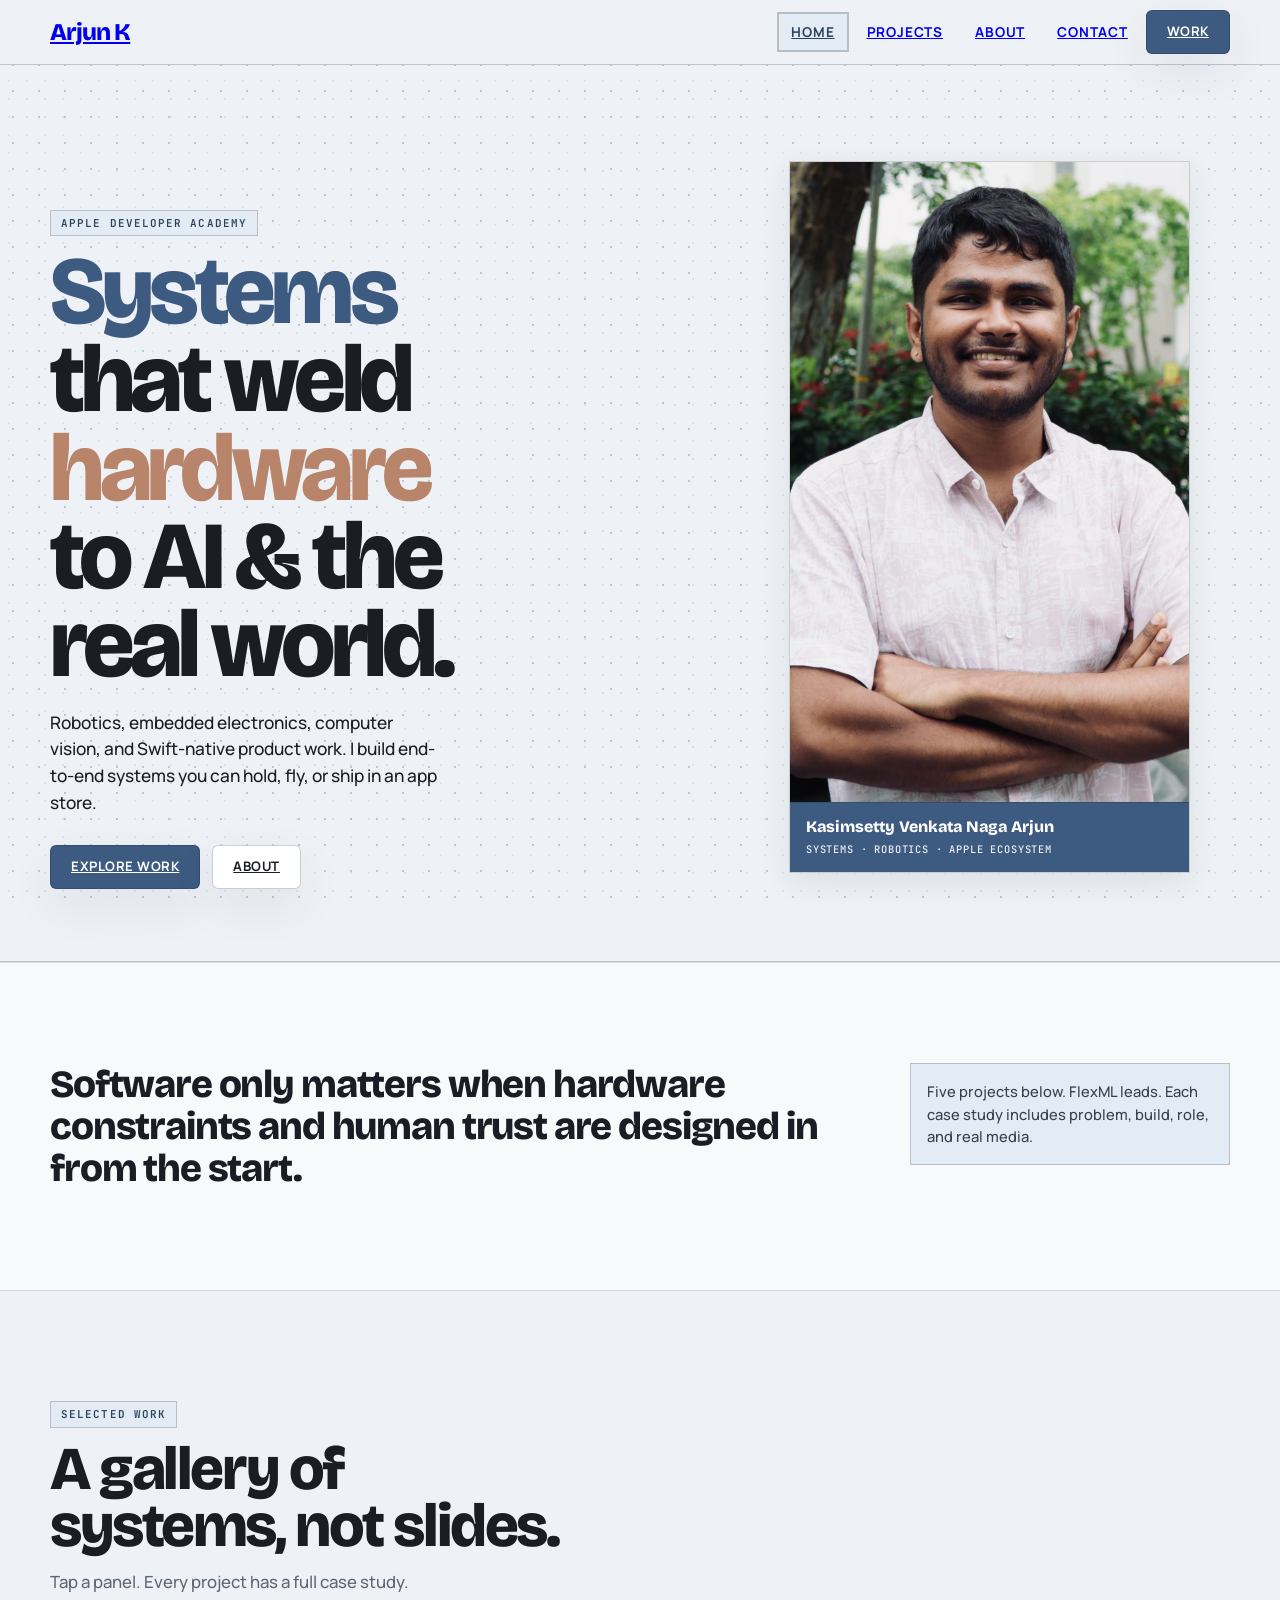
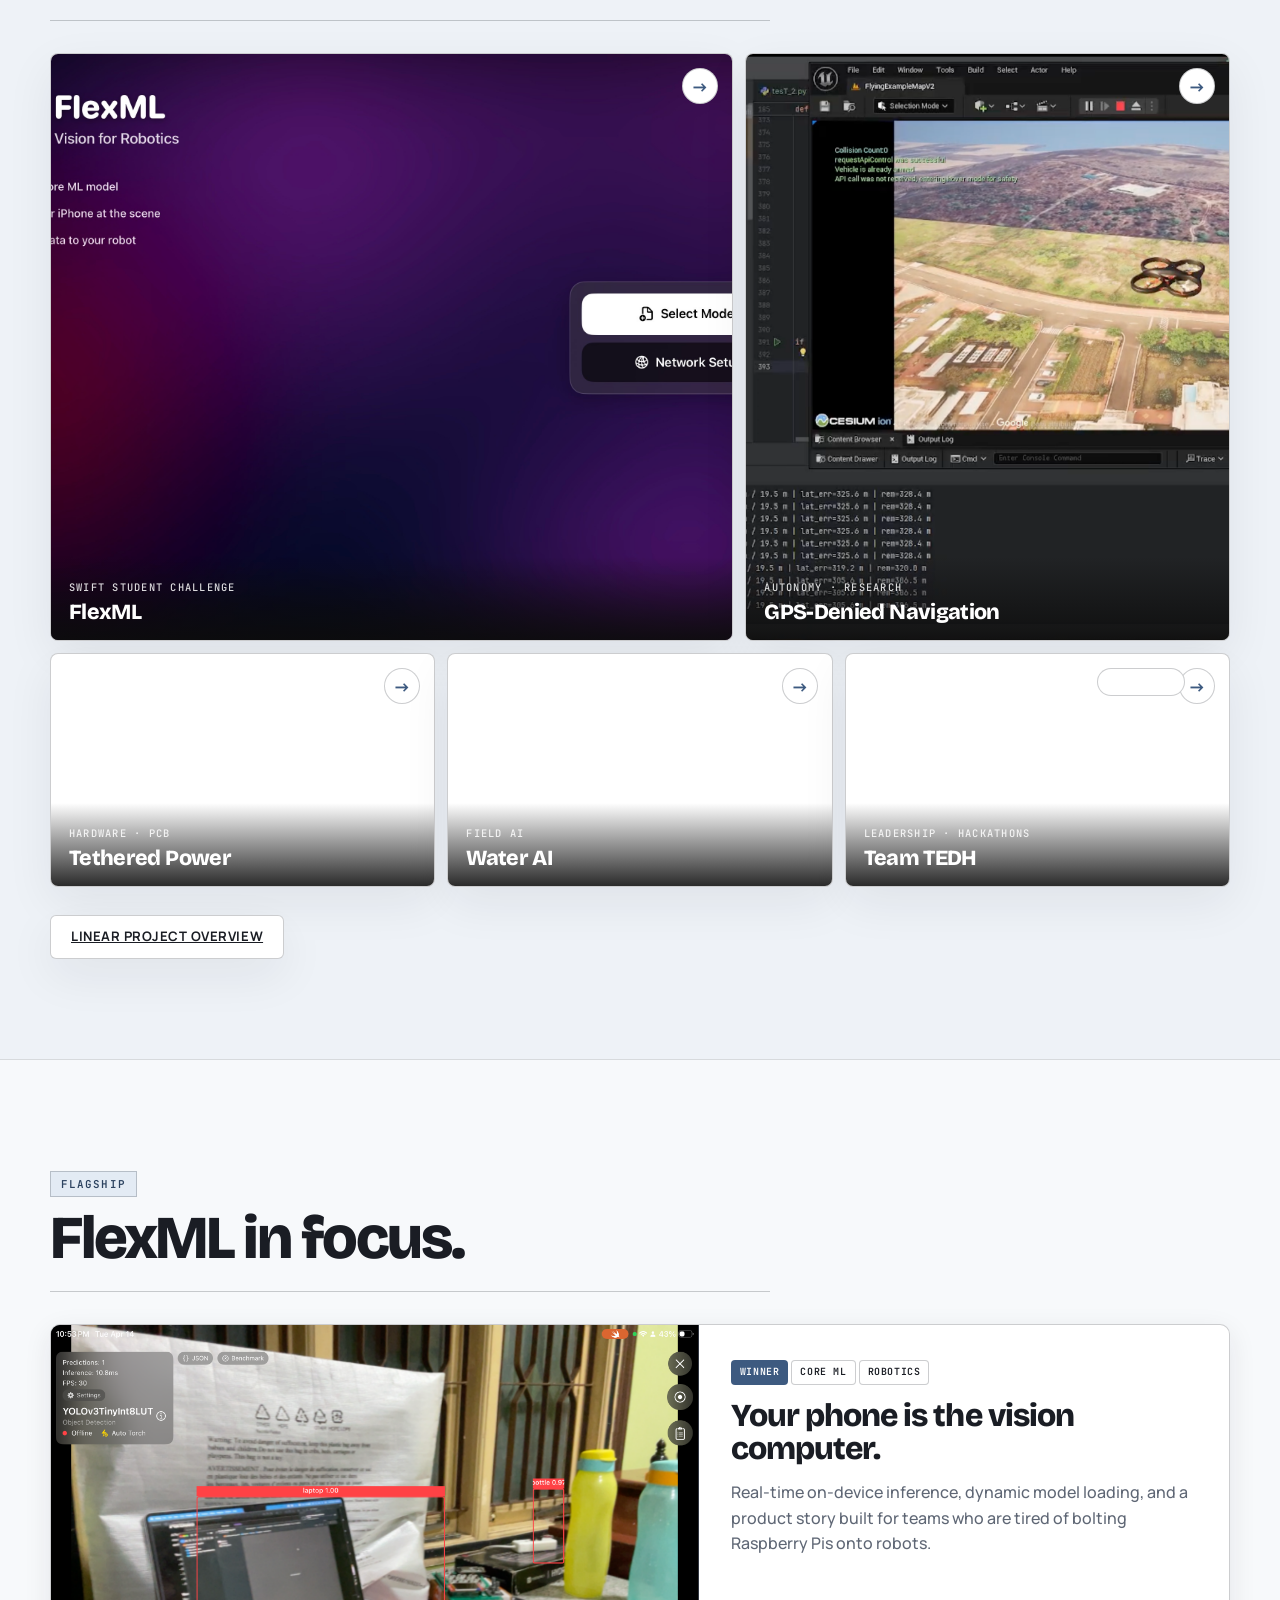
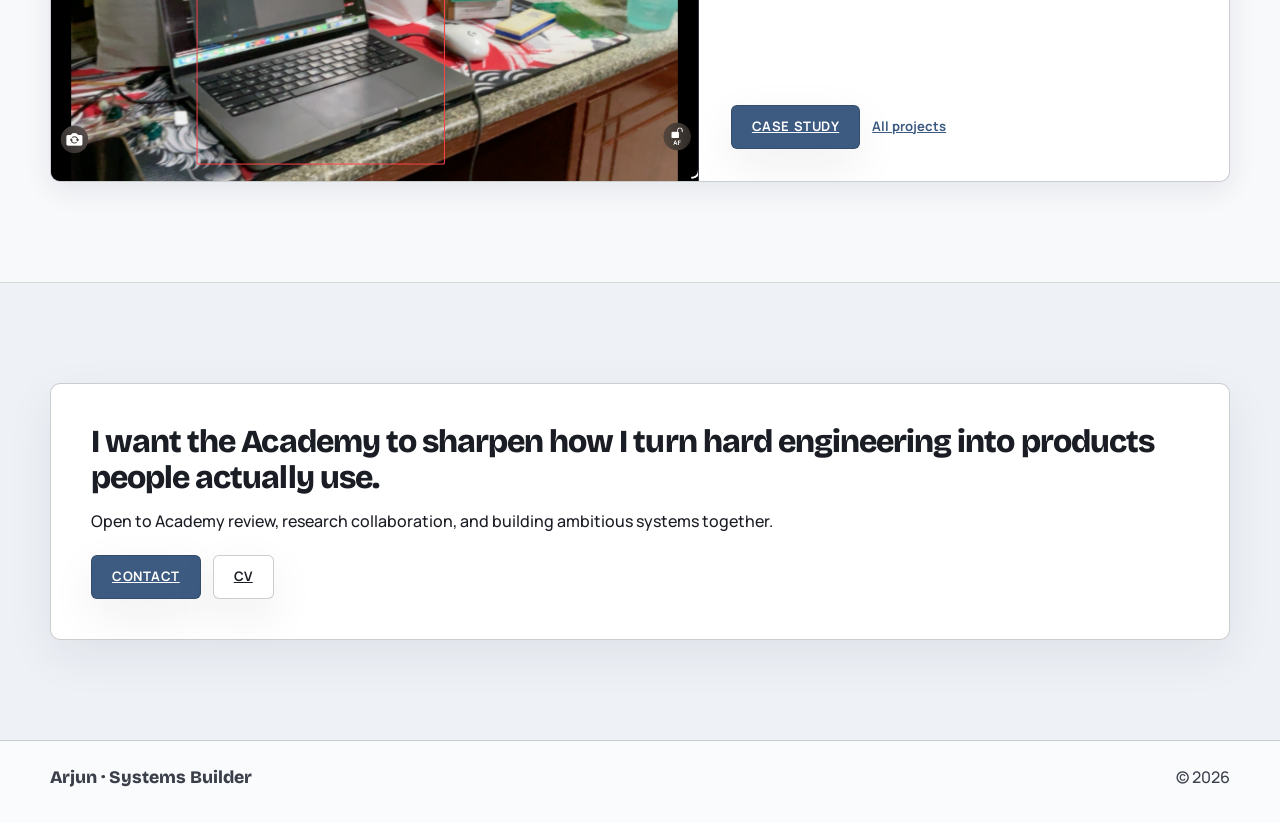
==== index.html @ 64b2d421 "Prepare portfolio for GitHub Pages" ====
<!DOCTYPE html>
<html lang="en">
  <head>
    <meta charset="UTF-8" />
    <meta name="viewport" content="width=device-width, initial-scale=1.0" />
    <meta name="theme-color" content="#eef2f7" />
    <title>Arjun | Systems Builder</title>
    <meta
      name="description"
      content="Portfolio of Kasimsetty Venkata Naga Arjun — systems builder across robotics, AI, embedded hardware, and the Apple ecosystem."
    />
    <link rel="preconnect" href="https://fonts.googleapis.com" />
    <link rel="preconnect" href="https://fonts.gstatic.com" crossorigin />
    <link
      href="https://fonts.googleapis.com/css2?family=Bricolage+Grotesque:opsz,wght@12..96,400..800&display=swap"
      rel="stylesheet"
    />
    <link
      href="https://fonts.googleapis.com/css2?family=Manrope:wght@400..800&family=JetBrains+Mono:wght@500&display=swap"
      rel="stylesheet"
    />
    <link rel="stylesheet" href="styles.css" />
    <script src="script.js" defer></script>
  </head>
  <body class="theme-art">
    <a class="skip-link" href="#main">Skip to content</a>
    <div class="page-shell">
      <header class="site-header" data-site-header>
        <div class="site-header__inner">
          <a class="brand" href="index.html"><span class="brand__name">Arjun K</span></a>
          <nav class="site-nav" data-site-nav data-open="false" aria-label="Primary">
            <button class="nav-toggle" type="button" aria-label="Toggle navigation" aria-expanded="false" data-nav-toggle>
              <span class="nav-toggle__line"></span>
              <span class="nav-toggle__line"></span>
              <span class="nav-toggle__line"></span>
            </button>
            <div class="site-nav__links">
              <a class="site-nav__link is-active" href="index.html" aria-current="page">Home</a>
              <a class="site-nav__link" href="projects.html">Projects</a>
              <a class="site-nav__link" href="about.html">About</a>
              <a class="site-nav__link" href="contact.html">Contact</a>
              <a class="button button--primary" href="projects.html">Work</a>
            </div>
          </nav>
        </div>
      </header>

      <main id="main">
        <section class="art-hero" aria-labelledby="hero-title">
          <div class="section__inner">
            <div class="art-hero__grid">
              <div class="art-hero__copycol">
                <p class="eyebrow hero-intro__item" style="--i: 0">Apple Developer Academy</p>
                <h1 class="art-hero__title" id="hero-title">
                  <span class="hero-intro__item" style="--i: 1"><span class="hl-accent">Systems</span></span>
                  <span class="hero-intro__item" style="--i: 2">that weld <span class="hl-warm">hardware</span></span>
                  <span class="hero-intro__item" style="--i: 3">to AI &amp; the real world.</span>
                </h1>
                <p class="art-hero__copy hero-intro__item" style="--i: 4">
                  Robotics, embedded electronics, computer vision, and Swift-native product work. I build end-to-end
                  systems you can hold, fly, or ship in an app store.
                </p>
                <div class="art-hero__actions hero-intro__item" style="--i: 5">
                  <a class="button button--primary" href="#work">Explore work</a>
                  <a class="button button--secondary" href="about.html">About</a>
                </div>
              </div>
              <figure class="art-portrait hero-intro__item" style="--i: 6">
                <img
                  src="myphoto.jpeg"
                  alt="Portrait of Arjun"
                  width="580"
                  height="640"
                  fetchpriority="high"
                  decoding="async"
                />
                <figcaption class="art-portrait__cap">
                  <p class="art-portrait__name">Kasimsetty Venkata Naga Arjun</p>
                  <p class="art-portrait__role">Systems · Robotics · Apple ecosystem</p>
                </figcaption>
              </figure>
            </div>
          </div>
        </section>

        <section class="section section--alt">
          <div class="section__inner reveal">
            <div class="art-strip">
              <blockquote class="art-strip__quote">
                Software only matters when hardware constraints and human trust are designed in from the start.
              </blockquote>
              <p class="art-strip__aside">
                Five projects below. FlexML leads. Each case study includes problem, build, role, and real media.
              </p>
            </div>
          </div>
        </section>

        <section class="section" id="work" aria-labelledby="work-heading">
          <div class="section__inner">
            <header class="section-intro reveal">
              <p class="eyebrow">Selected work</p>
              <h2 class="section-heading" id="work-heading">A gallery of systems, not slides.</h2>
              <p class="lead">Tap a panel. Every project has a full case study.</p>
            </header>

            <div class="bento reveal reveal--delay-1">
              <a
                class="bento__cell bento__cell--xl bento__cell--img-heavy"
                href="project-flexml.html"
              >
                <span class="bento__arrow" aria-hidden="true">→</span>
                <div class="bento__media">
                  <img
                    src="PhotosAndVideos/FlexML/mainview.jpg"
                    alt="FlexML app on iPhone showing live vision inference"
                    loading="lazy"
                    decoding="async"
                  />
                </div>
                <div class="bento__cap">
                  <span class="bento__label">Swift Student Challenge</span>
                  <h3 class="bento__title">FlexML</h3>
                </div>
              </a>

              <a
                class="bento__cell bento__cell--lg bento__cell--img-heavy"
                href="project-drone.html"
              >
                <span class="bento__arrow" aria-hidden="true">→</span>
                <div class="bento__media">
                  <img
                    src="PhotosAndVideos/Gps_denied_Navigation/Gpsdenied navigation Image.png"
                    alt="GPS-denied drone navigation simulation workspace"
                    loading="lazy"
                    decoding="async"
                  />
                </div>
                <div class="bento__cap">
                  <span class="bento__label">Autonomy · Research</span>
                  <h3 class="bento__title">GPS-Denied Navigation</h3>
                </div>
              </a>

              <a
                class="bento__cell bento__cell--md bento__cell--img-heavy"
                href="project-power-system.html"
              >
                <span class="bento__arrow" aria-hidden="true">→</span>
                <div class="bento__media">
                  <img
                    src="PhotosAndVideos/TetheredDroneSystem/Tether_AIRUnit_pcb.jpg.jpg"
                    alt="Air unit PCB for tethered drone power system"
                    loading="lazy"
                    decoding="async"
                  />
                </div>
                <div class="bento__cap">
                  <span class="bento__label">Hardware · PCB</span>
                  <h3 class="bento__title">Tethered Power</h3>
                </div>
              </a>

              <a
                class="bento__cell bento__cell--sm bento__cell--img-heavy"
                href="project-water-ai.html"
              >
                <span class="bento__arrow" aria-hidden="true">→</span>
                <div class="bento__media">
                  <img
                    src="PhotosAndVideos/Water%20AI/Hardware%20Images/IMG_4441.jpg"
                    alt="Water AI field imaging hardware prototype"
                    loading="lazy"
                    decoding="async"
                  />
                </div>
                <div class="bento__cap">
                  <span class="bento__label">Field AI</span>
                  <h3 class="bento__title">Water AI</h3>
                </div>
              </a>

              <a
                class="bento__cell bento__cell--wide bento__cell--img-heavy"
                href="project-team-tedh.html"
              >
                <span class="bento__arrow" aria-hidden="true">→</span>
                <img
                  class="bento__brand-mark"
                  src="PhotosAndVideos/TEAM%20TEDH/tedh-logo.png"
                  alt="Team TEDH logo"
                  width="88"
                  height="28"
                  loading="lazy"
                  decoding="async"
                />
                <div class="bento__media">
                  <img
                    src="PhotosAndVideos/TEAM%20TEDH/Hacksrm_teamTedh_groupPhoto_withWinningCheck.JPG"
                    alt="Team TEDH at HackSRM with winning check"
                    loading="lazy"
                    decoding="async"
                  />
                </div>
                <div class="bento__cap">
                  <span class="bento__label">Leadership · Hackathons</span>
                  <h3 class="bento__title">Team TEDH</h3>
                </div>
              </a>
            </div>

            <div class="button-row reveal" style="margin-top: 28px">
              <a class="button button--secondary" href="projects.html">Linear project overview</a>
            </div>
          </div>
        </section>

        <section class="section section--alt" id="featured" aria-labelledby="featured-heading">
          <div class="section__inner">
            <header class="section-intro reveal">
              <p class="eyebrow">Flagship</p>
              <h2 class="section-heading" id="featured-heading">FlexML in focus.</h2>
            </header>
            <article class="spotlight reveal reveal--delay-1">
              <div class="spotlight__media">
                <img
                  src="PhotosAndVideos/FlexML/infarence_yolov8_mlmodel.PNG"
                  alt="FlexML running YOLOv8 Core ML inference on iPhone"
                  loading="lazy"
                  decoding="async"
                />
              </div>
              <div class="spotlight__body">
                <div class="hero-card__meta">
                  <span class="tag tag--accent">Winner</span>
                  <span class="tag">Core ML</span>
                  <span class="tag">Robotics</span>
                </div>
                <h3 class="spotlight__title">Your phone is the vision computer.</h3>
                <p class="spotlight__summary">
                  Real-time on-device inference, dynamic model loading, and a product story built for teams who are
                  tired of bolting Raspberry Pis onto robots.
                </p>
                <div class="button-row">
                  <a class="button button--primary" href="project-flexml.html">Case study</a>
                  <a class="button button--ghost" href="projects.html">All projects</a>
                </div>
              </div>
            </article>
          </div>
        </section>

        <section class="section">
          <div class="section__inner reveal">
            <article class="quote-card">
              <p class="quote-card__quote">
                I want the Academy to sharpen how I turn hard engineering into products people actually use.
              </p>
              <p class="quote-card__byline">
                Open to Academy review, research collaboration, and building ambitious systems together.
              </p>
              <div class="button-row" style="margin-top: 20px">
                <a class="button button--primary" href="contact.html">Contact</a>
                <a class="button button--secondary" href="KasimsettyVenkataNagaArjun_CV_Academy.pdf">CV</a>
              </div>
            </article>
          </div>
        </section>
      </main>

      <footer class="site-footer">
        <div class="site-footer__inner">
          <span class="site-footer__brand">Arjun · Systems Builder</span>
          <span>&copy; <span data-current-year></span></span>
        </div>
      </footer>
    </div>
  </body>
</html>
---- styles.css ----
/* Portfolio — soft modern with dotted motion */
:root {
  --art-bg: #eef2f7;
  --art-paper: #ffffff;
  --art-ink: #1a1d24;
  --art-ink-soft: #3a3f4a;
  --art-muted: #5f6775;
  --art-line: rgba(26, 29, 36, 0.14);

  --art-accent: #3d5a80;
  --art-accent-deep: #2c4360;
  --art-warm: #b8846a;
  --art-sage: #6b8f7a;
  --art-soft: #d4dce6;

  --color-canvas: var(--art-bg);
  --color-paper: var(--art-paper);
  --color-surface: var(--art-paper);
  --color-surface-alt: #e4eaf0;
  --color-ink: var(--art-ink);
  --color-ink-soft: var(--art-ink-soft);
  --color-muted: var(--art-muted);
  --color-muted-light: #8a939f;
  --color-border: var(--art-line);
  --color-border-strong: rgba(26, 29, 36, 0.22);
  --color-accent: var(--art-accent);
  --color-accent-deep: var(--art-accent-deep);
  --color-accent-soft: #e3ebf4;
  --color-accent-ink: var(--art-accent);

  --shadow-soft: 0 16px 48px rgba(26, 29, 36, 0.07);
  --shadow-lift: 0 8px 28px rgba(26, 29, 36, 0.09);
  --shadow-hard: 0 4px 0 rgba(26, 29, 36, 0.12);
  --shadow-hard-sm: 0 2px 0 rgba(26, 29, 36, 0.1);
  --max-width: 1180px;
  --max-width-narrow: 680px;
  --radius-sm: 0;
  --radius-md: 0;
  --radius-lg: 0;
  --radius-pill: 0;
  --font-display: "Bricolage Grotesque", system-ui, sans-serif;
  --font-body: "Manrope", system-ui, sans-serif;
  --font-mono: "JetBrains Mono", ui-monospace, monospace;
  --ease-out: cubic-bezier(0.23, 1, 0.32, 1);
  --ease-out-quart: cubic-bezier(0.165, 0.84, 0.44, 1);
  --ease-drawer: cubic-bezier(0.32, 0.72, 0, 1);
  --duration-press: 120ms;
  --duration-ui: 200ms;
  --duration-modal: 260ms;
  --duration-reveal: 440ms;
  --transition: var(--duration-ui) var(--ease-out);
  --header-height: 64px;
  --space-1: 8px;
  --space-2: 16px;
  --space-3: 24px;
  --space-4: 32px;
  --space-5: 48px;
  --space-6: 72px;
}

*,
*::before,
*::after {
  box-sizing: border-box;
}

html {
  scroll-behavior: smooth;
}

@media (prefers-reduced-motion: reduce) {
  html {
    scroll-behavior: auto;
  }

  *,
  *::before,
  *::after {
    animation-duration: 0.01ms !important;
    animation-iteration-count: 1 !important;
    transition-duration: 0.01ms !important;
  }

  .theme-art::before,
  .theme-art::after {
    animation: none !important;
  }

  .hero-intro__item,
  body.is-loaded .hero-intro__item {
    opacity: 1 !important;
    transform: none !important;
    animation: none !important;
  }

  .reveal {
    opacity: 1 !important;
    transform: none !important;
  }

  .lightbox__panel {
    animation: none !important;
  }
}

body {
  margin: 0;
  font-family: var(--font-body);
  font-size: 1rem;
  font-weight: 500;
  color: var(--color-ink);
  background: var(--color-canvas);
  line-height: 1.5;
  -webkit-font-smoothing: antialiased;
}

.theme-art {
  background-color: var(--color-canvas);
}

.theme-art::before,
.theme-art::after {
  content: "";
  position: fixed;
  inset: 0;
  z-index: 0;
  pointer-events: none;
}

.theme-art::before {
  background-image: radial-gradient(circle, rgba(61, 90, 128, 0.28) 1.25px, transparent 1.25px);
  background-size: 26px 26px;
  animation: dots-drift-a 48s linear infinite;
}

.theme-art::after {
  background-image: radial-gradient(circle, rgba(107, 143, 122, 0.16) 1px, transparent 1px);
  background-size: 18px 18px;
  animation: dots-drift-b 72s linear infinite reverse;
  opacity: 0.85;
}

@keyframes dots-drift-a {
  from {
    background-position: 0 0;
  }
  to {
    background-position: 26px 26px;
  }
}

@keyframes dots-drift-b {
  from {
    background-position: 0 0;
  }
  to {
    background-position: -18px 18px;
  }
}

.skip-link {
  position: absolute;
  top: 12px;
  left: 12px;
  z-index: 100;
  padding: 10px 14px;
  border: 1px solid var(--color-border-strong);
  background: var(--art-accent);
  color: #fff;
  font-family: var(--font-mono);
  font-size: 0.75rem;
  font-weight: 600;
  text-transform: uppercase;
  letter-spacing: 0.08em;
  transform: translateY(-160%);
  transition: transform 160ms var(--ease-out);
}

.skip-link:focus {
  transform: translateY(0);
}

.page-shell {
  position: relative;
  z-index: 1;
  min-height: 100vh;
}

.site-header {
  position: sticky;
  top: 0;
  z-index: 30;
  border-bottom: 1px solid var(--color-border-strong);
  background: rgba(238, 242, 247, 0.88);
  backdrop-filter: blur(12px);
  transition: box-shadow var(--transition);
}

.site-header.is-scrolled {
  box-shadow: var(--shadow-hard-sm);
}

.site-header__inner,
.section__inner,
.site-footer__inner {
  width: min(calc(100% - 32px), var(--max-width));
  margin: 0 auto;
}

.site-header__inner {
  display: flex;
  align-items: center;
  justify-content: space-between;
  gap: 20px;
  min-height: var(--header-height);
}

.brand {
  display: inline-flex;
  align-items: center;
  font-weight: 800;
}

.brand__name {
  font-family: var(--font-display);
  font-size: 1.5rem;
  font-weight: 800;
  letter-spacing: -0.04em;
}

.site-nav__links {
  display: flex;
  align-items: center;
  gap: 4px;
}

.site-nav__link {
  padding: 8px 12px;
  border: 2px solid transparent;
  font-size: 0.85rem;
  font-weight: 700;
  text-transform: uppercase;
  letter-spacing: 0.06em;
}

.site-nav__link:hover,
.site-nav__link.is-active {
  border-color: var(--color-border-strong);
  background: var(--color-accent-soft);
  color: var(--art-accent-deep);
}

.nav-toggle {
  display: none;
  border: 1px solid var(--color-border-strong);
  background: var(--art-paper);
  padding: 10px;
  box-shadow: var(--shadow-lift);
}

.nav-toggle__line {
  display: block;
  width: 18px;
  height: 2px;
  margin: 4px 0;
  background: var(--art-ink);
}

.button {
  display: inline-flex;
  align-items: center;
  justify-content: center;
  min-height: 44px;
  padding: 10px 20px;
  border: 1px solid var(--color-border-strong);
  font-family: var(--font-body);
  font-size: 0.82rem;
  font-weight: 700;
  letter-spacing: 0.04em;
  text-transform: uppercase;
  box-shadow: var(--shadow-soft);
  border-radius: 6px;
  transition:
    background-color var(--duration-ui) var(--ease-out),
    color var(--duration-ui) var(--ease-out),
    transform var(--duration-press) var(--ease-out),
    box-shadow var(--duration-ui) var(--ease-out);
}

.button:active {
  transform: scale(0.97);
  box-shadow: none;
  transition-duration: var(--duration-press);
}

.button--primary {
  background: var(--art-accent);
  color: #fff;
}

.button--primary:hover {
  background: var(--art-accent-deep);
}

.button--secondary {
  background: var(--art-paper);
  color: var(--art-ink);
}

.button--secondary:hover {
  background: var(--color-accent-soft);
}

.button--ghost {
  min-height: auto;
  padding: 0;
  border: 0;
  box-shadow: none;
  color: var(--art-accent);
  text-transform: none;
  letter-spacing: 0;
  font-weight: 700;
}

.button--ghost:hover {
  color: var(--art-warm);
}

.button--ghost:active {
  transform: none;
}

.section {
  padding: clamp(56px, 9vw, 100px) 0;
}

.section--alt {
  background: rgba(255, 255, 255, 0.55);
  border-block: 1px solid var(--color-border);
}

.section--tight {
  padding-block: 48px;
}

.section-intro {
  max-width: 720px;
  margin-bottom: var(--space-4);
  padding-bottom: var(--space-3);
  border-bottom: 1px solid var(--color-border-strong);
}

.eyebrow {
  display: inline-block;
  margin-bottom: 12px;
  padding: 4px 10px;
  border: 1px solid var(--color-border-strong);
  background: var(--color-accent-soft);
  color: var(--art-accent-deep);
  font-family: var(--font-mono);
  font-size: 0.68rem;
  font-weight: 600;
  letter-spacing: 0.1em;
  text-transform: uppercase;
}

.section-heading {
  margin: 0;
  font-family: var(--font-display);
  font-size: clamp(2.2rem, 5vw, 3.8rem);
  font-weight: 800;
  line-height: 0.95;
  letter-spacing: -0.04em;
  text-wrap: balance;
}

.lead,
.section-copy {
  max-width: var(--max-width-narrow);
  margin: 14px 0 0;
  color: var(--color-muted);
  font-size: 1.05rem;
  line-height: 1.6;
}

/* —— Hero —— */
.art-hero {
  position: relative;
  overflow: hidden;
  padding: clamp(40px, 8vw, 80px) 0 clamp(48px, 7vw, 72px);
  border-bottom: 1px solid var(--color-border-strong);
}

.art-hero__grid {
  position: relative;
  display: grid;
  grid-template-columns: minmax(0, 1.15fr) minmax(260px, 0.85fr);
  gap: clamp(24px, 4vw, 48px);
  align-items: end;
}

.hero-intro__item {
  opacity: 0;
  transform: translateY(22px);
}

body.is-loaded .hero-intro__item {
  animation: hero-enter var(--duration-reveal) var(--ease-out) forwards;
  animation-delay: calc(0.04s + 0.055s * var(--i, 0));
}

@keyframes hero-enter {
  from {
    opacity: 0;
    transform: translateY(14px);
  }
  to {
    opacity: 1;
    transform: translateY(0);
  }
}

.art-hero__title {
  margin: 0 0 20px;
  font-family: var(--font-display);
  font-size: clamp(2.8rem, 9vw, 6rem);
  font-weight: 800;
  line-height: 0.92;
  letter-spacing: -0.045em;
  text-wrap: balance;
}

.art-hero__title span {
  display: block;
}

.art-hero__title .hl-accent {
  color: var(--art-accent);
}

.art-hero__title .hl-warm {
  color: var(--art-warm);
}

.art-hero__copy {
  max-width: 36ch;
  margin: 0 0 28px;
  font-size: 1.08rem;
  line-height: 1.55;
}

.art-hero__actions {
  display: flex;
  flex-wrap: wrap;
  gap: 12px;
}

.art-portrait {
  position: relative;
  border: 1px solid var(--color-border-strong);
  background: var(--art-paper);
  box-shadow: var(--shadow-lift);
  transform: rotate(-1deg);
}

.art-portrait img {
  width: 100%;
  aspect-ratio: 29 / 32;
  object-fit: cover;
  display: block;
}

.art-portrait__cap {
  padding: 14px 16px;
  border-top: 1px solid var(--color-border-strong);
  background: var(--art-accent);
  color: #fff;
}

.art-portrait__name {
  margin: 0;
  font-family: var(--font-display);
  font-size: 1rem;
  font-weight: 800;
  line-height: 1.2;
}

.art-portrait__role {
  margin: 6px 0 0;
  font-family: var(--font-mono);
  font-size: 0.65rem;
  letter-spacing: 0.08em;
  text-transform: uppercase;
  opacity: 0.9;
}

.art-strip {
  display: grid;
  grid-template-columns: 1fr minmax(200px, 320px);
  gap: 28px;
  align-items: start;
}

.art-strip__quote {
  margin: 0;
  font-family: var(--font-display);
  font-size: clamp(1.5rem, 3.5vw, 2.4rem);
  font-weight: 800;
  line-height: 1.1;
  letter-spacing: -0.03em;
}

.art-strip__aside {
  margin: 0;
  padding: 16px;
  border: 1px solid var(--color-border-strong);
  background: var(--color-accent-soft);
  color: var(--art-ink-soft);
  font-size: 0.92rem;
  line-height: 1.55;
}

/* —— Bento gallery —— */
.bento {
  display: grid;
  width: 100%;
  gap: 12px;
  grid-template-columns: repeat(12, minmax(0, 1fr));
  grid-template-rows: minmax(200px, 32vh) minmax(200px, 32vh) minmax(180px, 26vh);
}

.bento__cell {
  position: relative;
  display: block;
  overflow: hidden;
  min-height: 0;
  height: 100%;
  min-width: 0;
  border: 1px solid var(--color-border-strong);
  background: var(--cell-accent, var(--color-accent-soft));
  color: var(--art-ink);
  box-shadow: var(--shadow-soft);
  border-radius: 8px;
  transition:
    transform var(--duration-ui) var(--ease-out),
    box-shadow var(--duration-ui) var(--ease-out);
}

@media (hover: hover) {
  .bento__cell:hover {
    transform: translateY(-2px);
    box-shadow: var(--shadow-lift);
  }
}

/* Row 1–2: FlexML (7) + Drone (5) = 12 cols */
.bento__cell--xl {
  grid-column: 1 / span 7;
  grid-row: 1 / span 2;
}

.bento__cell--lg {
  grid-column: 8 / span 5;
  grid-row: 1 / span 2;
}

/* Row 3: Power (4) + Water (4) + TEDH (4) = 12 cols */
.bento__cell--md {
  grid-column: 1 / span 4;
  grid-row: 3;
}

.bento__cell--sm {
  grid-column: 5 / span 4;
  grid-row: 3;
}

.bento__cell--wide {
  grid-column: 9 / span 4;
  grid-row: 3;
}

.bento__media {
  position: absolute;
  inset: 0;
}

.bento__media img {
  width: 100%;
  height: 100%;
  object-fit: cover;
  display: block;
}

.bento__cell--img-heavy .bento__media img {
  opacity: 1;
}

.bento__cell--img-heavy {
  --cell-accent: var(--art-paper);
}

.bento__cap {
  position: absolute;
  left: 0;
  right: 0;
  bottom: 0;
  z-index: 1;
  padding: 16px 18px;
  background: linear-gradient(to top, rgba(13, 13, 13, 0.88) 0%, rgba(13, 13, 13, 0.4) 55%, transparent 100%);
  color: #fff;
}

.bento__label {
  font-family: var(--font-mono);
  font-size: 0.65rem;
  letter-spacing: 0.12em;
  text-transform: uppercase;
  opacity: 0.85;
}

.bento__title {
  margin: 4px 0 0;
  font-family: var(--font-display);
  font-size: 1.35rem;
  font-weight: 800;
  line-height: 1.05;
  letter-spacing: -0.03em;
}

.bento__brand-mark {
  position: absolute;
  top: 14px;
  right: 44px;
  z-index: 2;
  width: min(88px, 28vw);
  padding: 5px 8px;
  border: 1px solid var(--color-border-strong);
  border-radius: 999px;
  background: #fff;
  object-fit: contain;
}

.bento__arrow {
  position: absolute;
  top: 14px;
  right: 14px;
  z-index: 2;
  width: 36px;
  height: 36px;
  display: grid;
  place-items: center;
  border: 1px solid var(--color-border-strong);
  background: var(--art-paper);
  color: var(--art-accent);
  font-size: 1.1rem;
  font-weight: 800;
  border-radius: 50%;
}

/* Featured spotlight */
.spotlight {
  display: grid;
  grid-template-columns: 1.1fr 0.9fr;
  border: 1px solid var(--color-border-strong);
  background: var(--art-paper);
  box-shadow: var(--shadow-lift);
  border-radius: 10px;
  overflow: hidden;
}

.spotlight__media {
  border-right: 1px solid var(--color-border-strong);
  background: var(--art-ink-soft);
  min-height: 280px;
}

.spotlight__media img {
  width: 100%;
  height: 100%;
  min-height: 280px;
  object-fit: cover;
}

.spotlight__body {
  display: flex;
  flex-direction: column;
  gap: 14px;
  padding: clamp(20px, 3vw, 32px);
}

.spotlight__title {
  margin: 0;
  font-family: var(--font-display);
  font-size: clamp(1.5rem, 2.5vw, 2rem);
  font-weight: 800;
  line-height: 1.05;
  letter-spacing: -0.03em;
}

.spotlight__summary {
  margin: 0;
  color: var(--color-muted);
  line-height: 1.6;
}

.spotlight__body .button-row {
  margin-top: auto;
  padding-top: 8px;
}

.tag {
  display: inline-flex;
  padding: 4px 8px;
  border: 1px solid var(--color-border-strong);
  background: var(--art-paper);
  font-family: var(--font-mono);
  font-size: 0.62rem;
  font-weight: 600;
  letter-spacing: 0.06em;
  text-transform: uppercase;
  border-radius: 4px;
}

.tag--accent {
  background: var(--art-accent);
  border-color: transparent;
  color: #fff;
}

.quote-card {
  padding: clamp(28px, 4vw, 40px);
  border: 1px solid var(--color-border-strong);
  background: var(--art-paper);
  box-shadow: var(--shadow-soft);
  border-radius: 10px;
}

.quote-card__quote {
  margin: 0 0 12px;
  font-family: var(--font-display);
  font-size: clamp(1.4rem, 3vw, 2rem);
  font-weight: 800;
  line-height: 1.15;
  letter-spacing: -0.03em;
}

.quote-card__byline {
  margin: 0;
  line-height: 1.6;
}

/* Legacy / shared components */
.hero__actions,
.button-row {
  display: flex;
  flex-wrap: wrap;
  gap: 12px;
}

.breadcrumb {
  display: flex;
  flex-wrap: wrap;
  gap: 8px;
  margin-bottom: var(--space-3);
  font-family: var(--font-mono);
  font-size: 0.72rem;
  text-transform: uppercase;
  letter-spacing: 0.08em;
}

.breadcrumb a:hover {
  color: var(--art-accent);
}

.project-hero {
  padding: clamp(48px, 7vw, 72px) 0 24px;
  border-bottom: 1px solid var(--color-border-strong);
}

.project-hero__title {
  max-width: 16ch;
  margin: 0 0 14px;
  font-family: var(--font-display);
  font-size: clamp(2.2rem, 5vw, 3.6rem);
  font-weight: 800;
  line-height: 0.98;
  letter-spacing: -0.04em;
}

.project-hero__copy {
  max-width: 44ch;
  margin: 0;
  color: var(--color-muted);
  line-height: 1.6;
}

.project-hero__logo {
  display: block;
  width: min(200px, 72vw);
  max-height: 64px;
  margin: 0 0 16px;
  padding: 10px 14px;
  border: 1px solid var(--color-border-strong);
  border-radius: 999px;
  background: #fff;
  object-fit: contain;
}

.project-hero__grid {
  display: grid;
  grid-template-columns: 1fr minmax(240px, 340px);
  gap: 28px;
  align-items: end;
}

.hero-card,
.project-card,
.detail-block,
.media-card,
.contact-card,
.timeline-card,
.portrait-card,
.info-card {
  border: 1px solid var(--color-border-strong);
  background: var(--art-paper);
  box-shadow: var(--shadow-soft);
  border-radius: 8px;
}

.hero-card {
  padding: 16px;
}

.hero-card__title {
  font-family: var(--font-display);
  font-weight: 800;
}

.project-detail {
  padding: 32px 0 72px;
}

.project-detail__grid {
  display: grid;
  grid-template-columns: 1fr minmax(220px, 280px);
  gap: 20px;
  align-items: start;
}

.detail-stack,
.sidebar-stack {
  display: grid;
  gap: 16px;
}

.detail-block,
.contact-card,
.timeline-card {
  padding: 22px;
}

.detail-block__title,
.project-card__title,
.media-card__title,
.contact-card__title {
  font-family: var(--font-display);
  font-weight: 800;
  letter-spacing: -0.02em;
}

.detail-block__copy,
.detail-list,
.project-card__list {
  color: var(--color-muted);
  line-height: 1.6;
}

.sidebar-card {
  padding: 18px;
  border: 1px solid var(--color-border-strong);
  background: var(--color-accent-soft);
  color: var(--art-ink);
  border-radius: 8px;
}

.sidebar-card__label {
  font-family: var(--font-mono);
  font-size: 0.65rem;
  text-transform: uppercase;
  letter-spacing: 0.1em;
}

.sidebar-card__value {
  margin: 6px 0 0;
  font-weight: 700;
}

.hero-card.sidebar-card::before {
  display: none;
}

.project-grid--single {
  display: grid;
  gap: 24px;
}

.project-card--row {
  display: grid;
  grid-template-columns: minmax(260px, 42%) 1fr;
  overflow: hidden;
}

.project-card--row .project-card__media {
  border-right: 1px solid var(--color-border-strong);
}

.project-card__media img,
.project-card__media .visual-panel {
  width: 100%;
  height: 100%;
  min-height: 220px;
  object-fit: cover;
}

.project-card__body {
  padding: 22px;
  display: flex;
  flex-direction: column;
  gap: 12px;
}

.project-card--featured {
  box-shadow: var(--shadow-lift);
}

.project-card--featured .project-card__media::after {
  content: "Featured";
  position: absolute;
  top: 12px;
  left: 12px;
  padding: 6px 10px;
  border: 1px solid var(--color-border-strong);
  background: var(--art-accent);
  color: #fff;
  font-family: var(--font-mono);
  font-size: 0.65rem;
  font-weight: 700;
  text-transform: uppercase;
  border-radius: 4px;
}

.project-card__media {
  position: relative;
  background: var(--art-ink-soft);
}

.media-grid {
  display: grid;
  gap: 16px;
  grid-template-columns: repeat(auto-fit, minmax(260px, 1fr));
}

.media-card {
  overflow: hidden;
}

.media-frame {
  position: relative;
  border-bottom: 1px solid var(--color-border-strong);
  background: #e8ecf0;
}

.media-frame img,
.media-frame video {
  width: 100%;
  aspect-ratio: var(--ratio, 16 / 10);
  object-fit: cover;
  display: block;
}

.media-frame--zoomable {
  display: block;
  padding: 0;
  border: 0;
  width: 100%;
  cursor: zoom-in;
  background: #e8ecf0;
  text-align: left;
  font: inherit;
  appearance: none;
}

.media-frame--zoomable:focus-visible {
  outline: 2px solid var(--art-accent);
  outline-offset: 2px;
}

.media-frame--zoomable::after {
  content: "View full size";
  position: absolute;
  right: 10px;
  bottom: 10px;
  z-index: 1;
  padding: 5px 9px;
  border-radius: 4px;
  background: rgba(26, 29, 36, 0.72);
  color: #fff;
  font-family: var(--font-mono);
  font-size: 0.62rem;
  letter-spacing: 0.06em;
  text-transform: uppercase;
  opacity: 0;
  transform: translateY(4px);
  transition:
    opacity var(--duration-ui) var(--ease-out),
    transform var(--duration-ui) var(--ease-out);
  pointer-events: none;
}

@media (hover: hover) {
  .media-frame--zoomable:hover::after {
    opacity: 1;
    transform: translateY(0);
  }

  .media-frame--zoomable:hover img {
    opacity: 0.92;
  }
}

.media-frame--zoomable img {
  width: 100%;
  aspect-ratio: var(--ratio, 16 / 10);
  object-fit: cover;
  display: block;
  transition: opacity var(--duration-ui) var(--ease-out);
}

/* Full-size media lightbox */
.lightbox {
  width: min(100vw - 32px, 1200px);
  max-width: none;
  max-height: none;
  padding: 0;
  border: none;
  background: transparent;
  overflow: visible;
}

.lightbox::backdrop {
  background: rgba(20, 24, 32, 0.82);
  transition: background var(--duration-modal) var(--ease-out);
}

.lightbox[open]::backdrop {
  background: rgba(20, 24, 32, 0.88);
}

.lightbox__panel {
  display: flex;
  flex-direction: column;
  max-height: calc(100vh - 48px);
  border: 1px solid var(--color-border-strong);
  border-radius: 10px;
  background: var(--art-paper);
  box-shadow: var(--shadow-lift);
  overflow: hidden;
  animation: lightbox-panel-in var(--duration-modal) var(--ease-drawer);
}

@keyframes lightbox-panel-in {
  from {
    opacity: 0;
    transform: scale(0.96) translateY(8px);
  }
  to {
    opacity: 1;
    transform: scale(1) translateY(0);
  }
}

.lightbox__toolbar {
  display: flex;
  align-items: center;
  justify-content: space-between;
  gap: 12px;
  padding: 10px 14px;
  border-bottom: 1px solid var(--color-border);
  background: var(--color-surface-alt);
}

.lightbox__title {
  margin: 0;
  font-size: 0.85rem;
  font-weight: 600;
  color: var(--art-ink-soft);
}

.lightbox__actions {
  display: flex;
  gap: 8px;
}

.lightbox__btn {
  min-height: 36px;
  padding: 6px 12px;
  border: 1px solid var(--color-border-strong);
  border-radius: 6px;
  background: var(--art-paper);
  font-family: var(--font-body);
  font-size: 0.78rem;
  font-weight: 600;
  cursor: pointer;
  transition:
    background-color var(--duration-ui) var(--ease-out),
    transform var(--duration-press) var(--ease-out);
}

.lightbox__btn:active {
  transform: scale(0.97);
}

.lightbox__btn--primary {
  background: var(--art-accent);
  border-color: transparent;
  color: #fff;
}

.lightbox__stage {
  display: flex;
  align-items: center;
  justify-content: center;
  padding: 16px;
  overflow: auto;
  background: #0f1218;
}

.lightbox__img {
  display: block;
  width: auto;
  height: auto;
  max-width: min(100%, calc(100vw - 64px));
  max-height: calc(100vh - 160px);
  object-fit: contain;
}

.lightbox__caption {
  margin: 0;
  padding: 12px 16px 14px;
  border-top: 1px solid var(--color-border);
  color: var(--color-muted);
  font-size: 0.9rem;
  line-height: 1.5;
}

.media-card__body {
  padding: 14px 16px 18px;
}

.media-card__title {
  margin: 0 0 6px;
  font-size: 1rem;
}

.media-card__copy {
  margin: 0;
  font-size: 0.9rem;
  color: var(--color-muted);
}

.visual-panel {
  display: none;
}

.profile-grid {
  display: grid;
  grid-template-columns: minmax(240px, 320px) 1fr;
  gap: 24px;
}

.portrait-card img {
  width: 100%;
  aspect-ratio: 29 / 32;
  object-fit: cover;
}

.portrait-card__body {
  padding: 18px;
  border-top: 1px solid var(--color-border-strong);
  background: var(--art-accent);
  color: #fff;
}

.timeline {
  display: grid;
  gap: 12px;
}

.timeline-card {
  display: grid;
  grid-template-columns: 1fr auto;
  gap: 16px;
  padding: 18px;
}

.timeline-card__title {
  font-weight: 800;
}

.contact-grid {
  display: grid;
  gap: 16px;
  grid-template-columns: repeat(auto-fit, minmax(240px, 1fr));
}

.site-footer {
  border-top: 1px solid var(--color-border-strong);
  background: rgba(255, 255, 255, 0.7);
  color: var(--art-ink-soft);
}

.site-footer__inner {
  padding: 24px 0 32px;
  display: flex;
  flex-wrap: wrap;
  justify-content: space-between;
  gap: 12px;
}

.site-footer__brand {
  font-family: var(--font-display);
  font-weight: 800;
  font-size: 1.1rem;
}

.reveal {
  opacity: 0;
  transform: translateY(12px);
  transition:
    opacity var(--duration-reveal) var(--ease-out),
    transform var(--duration-reveal) var(--ease-out);
}

.reveal.is-visible {
  opacity: 1;
  transform: translateY(0);
}

.reveal--delay-1 {
  transition-delay: 60ms;
}

.reveal--delay-2 {
  transition-delay: 120ms;
}

@media (hover: hover) {
  .project-card {
    transition:
      transform var(--duration-ui) var(--ease-out),
      box-shadow var(--duration-ui) var(--ease-out);
  }

  .project-card:hover {
    transform: translateY(-2px);
    box-shadow: var(--shadow-lift);
  }
}

@media (max-width: 960px) {
  .art-hero__grid,
  .art-strip,
  .spotlight,
  .project-hero__grid,
  .project-detail__grid,
  .project-card--row,
  .profile-grid {
    grid-template-columns: 1fr;
  }

  .spotlight__media {
    border-right: 0;
    border-bottom: 1px solid var(--color-border-strong);
  }

  .bento {
    grid-template-columns: 1fr;
    grid-template-rows: none;
    grid-auto-rows: minmax(220px, auto);
  }

  .bento__cell--xl,
  .bento__cell--lg,
  .bento__cell--md,
  .bento__cell--sm,
  .bento__cell--wide {
    grid-column: 1;
    grid-row: auto;
    min-height: 220px;
    height: auto;
  }
}

@media (min-width: 640px) and (max-width: 960px) {
  .bento {
    grid-template-columns: repeat(2, minmax(0, 1fr));
    grid-template-rows: none;
    grid-auto-rows: minmax(200px, auto);
  }

  .bento__cell--xl {
    grid-column: 1 / -1;
    grid-row: auto;
    min-height: 280px;
  }

  .bento__cell--lg {
    grid-column: 1 / -1;
    grid-row: auto;
    min-height: 260px;
  }

  .bento__cell--md {
    grid-column: 1;
    grid-row: auto;
  }

  .bento__cell--sm {
    grid-column: 2;
    grid-row: auto;
  }

  .bento__cell--wide {
    grid-column: 1 / -1;
    grid-row: auto;
    min-height: 220px;
  }

  .bento__cell--md,
  .bento__cell--sm {
    min-height: 200px;
  }
}

@media (max-width: 820px) {
  .nav-toggle {
    display: inline-flex;
    flex-direction: column;
    justify-content: center;
  }

  .site-nav__links {
    position: absolute;
    top: calc(100% + 10px);
    right: 0;
    display: none;
    flex-direction: column;
    min-width: 220px;
    padding: 10px;
    border: 1px solid var(--color-border-strong);
    background: var(--art-paper);
    box-shadow: var(--shadow-lift);
    border-radius: 8px;
  }

  .site-nav[data-open="true"] .site-nav__links {
    display: flex;
  }

  .site-nav {
    position: relative;
  }
}

@media (max-width: 480px) {
  .site-header__inner,
  .section__inner,
  .site-footer__inner {
    width: min(calc(100% - 24px), var(--max-width));
  }

  .art-hero__actions,
  .button-row {
    flex-direction: column;
    align-items: stretch;
  }

  .bento__arrow {
    display: none;
  }
}
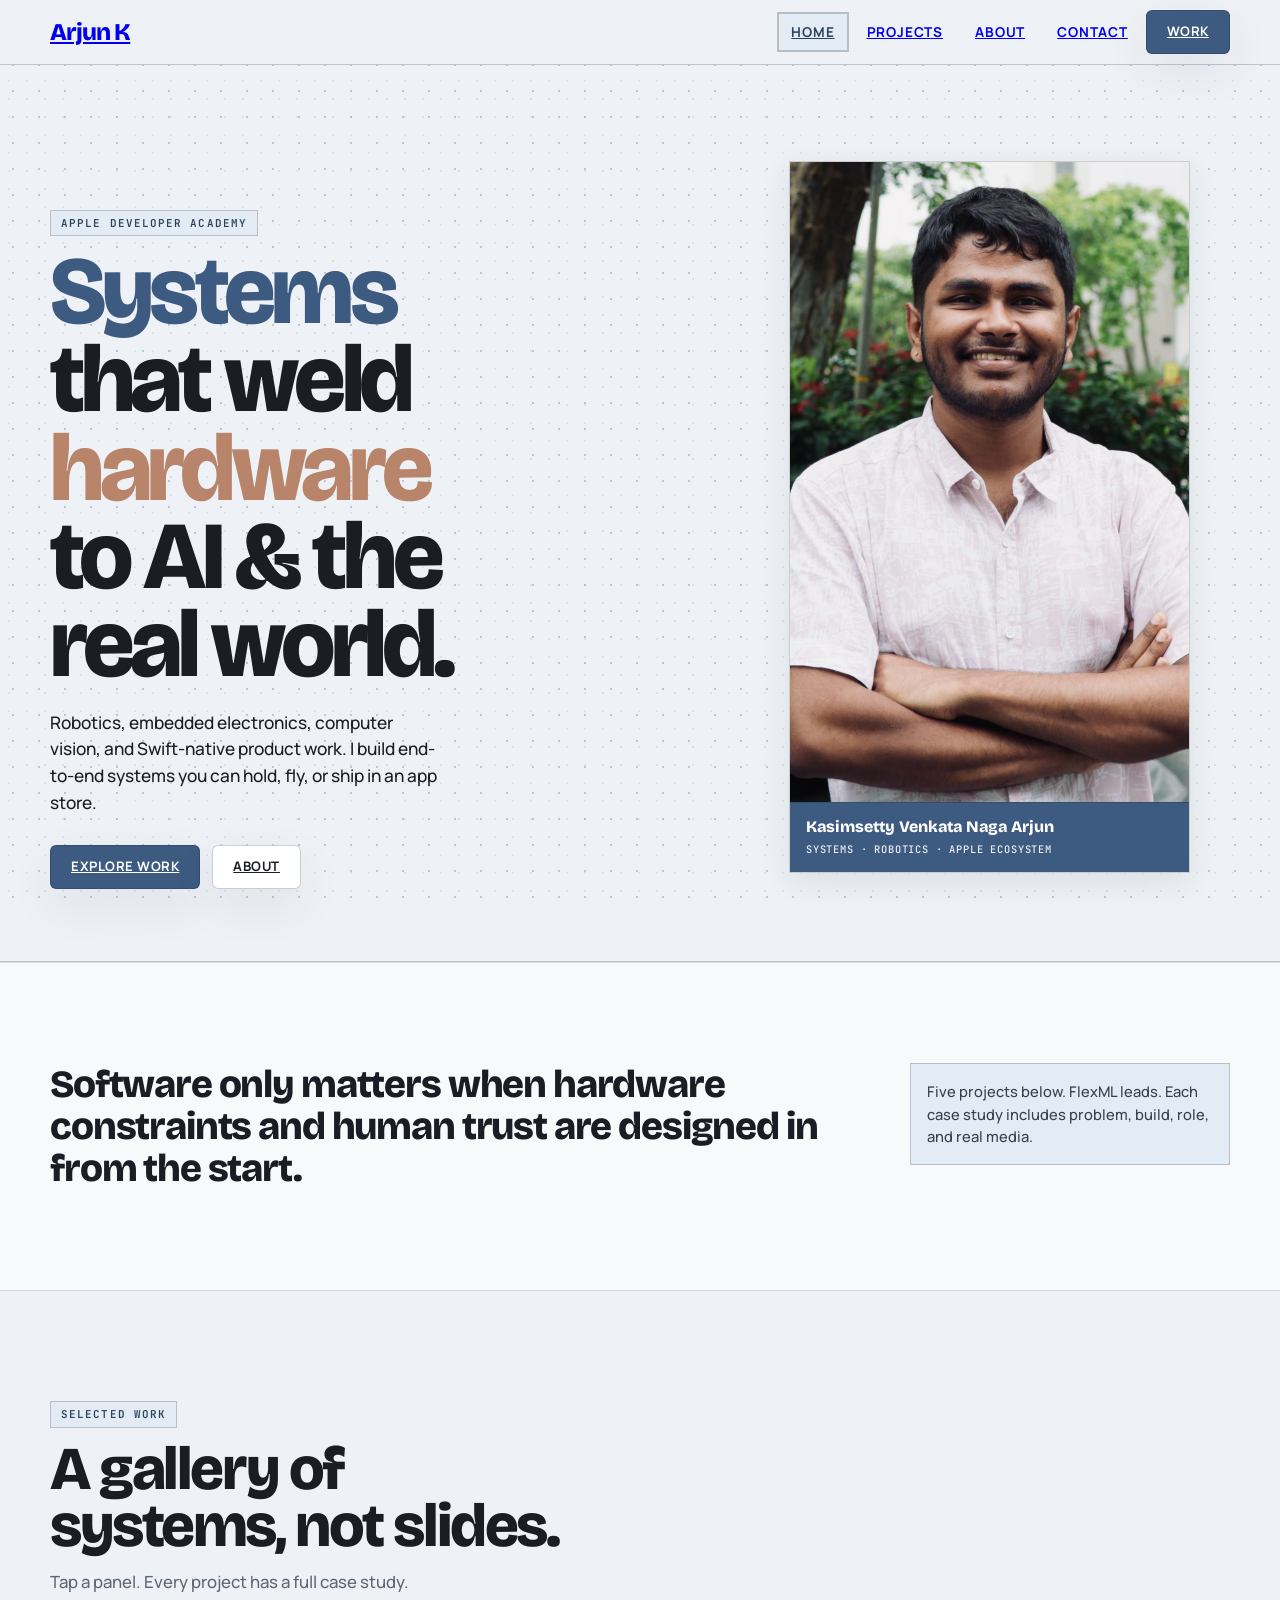
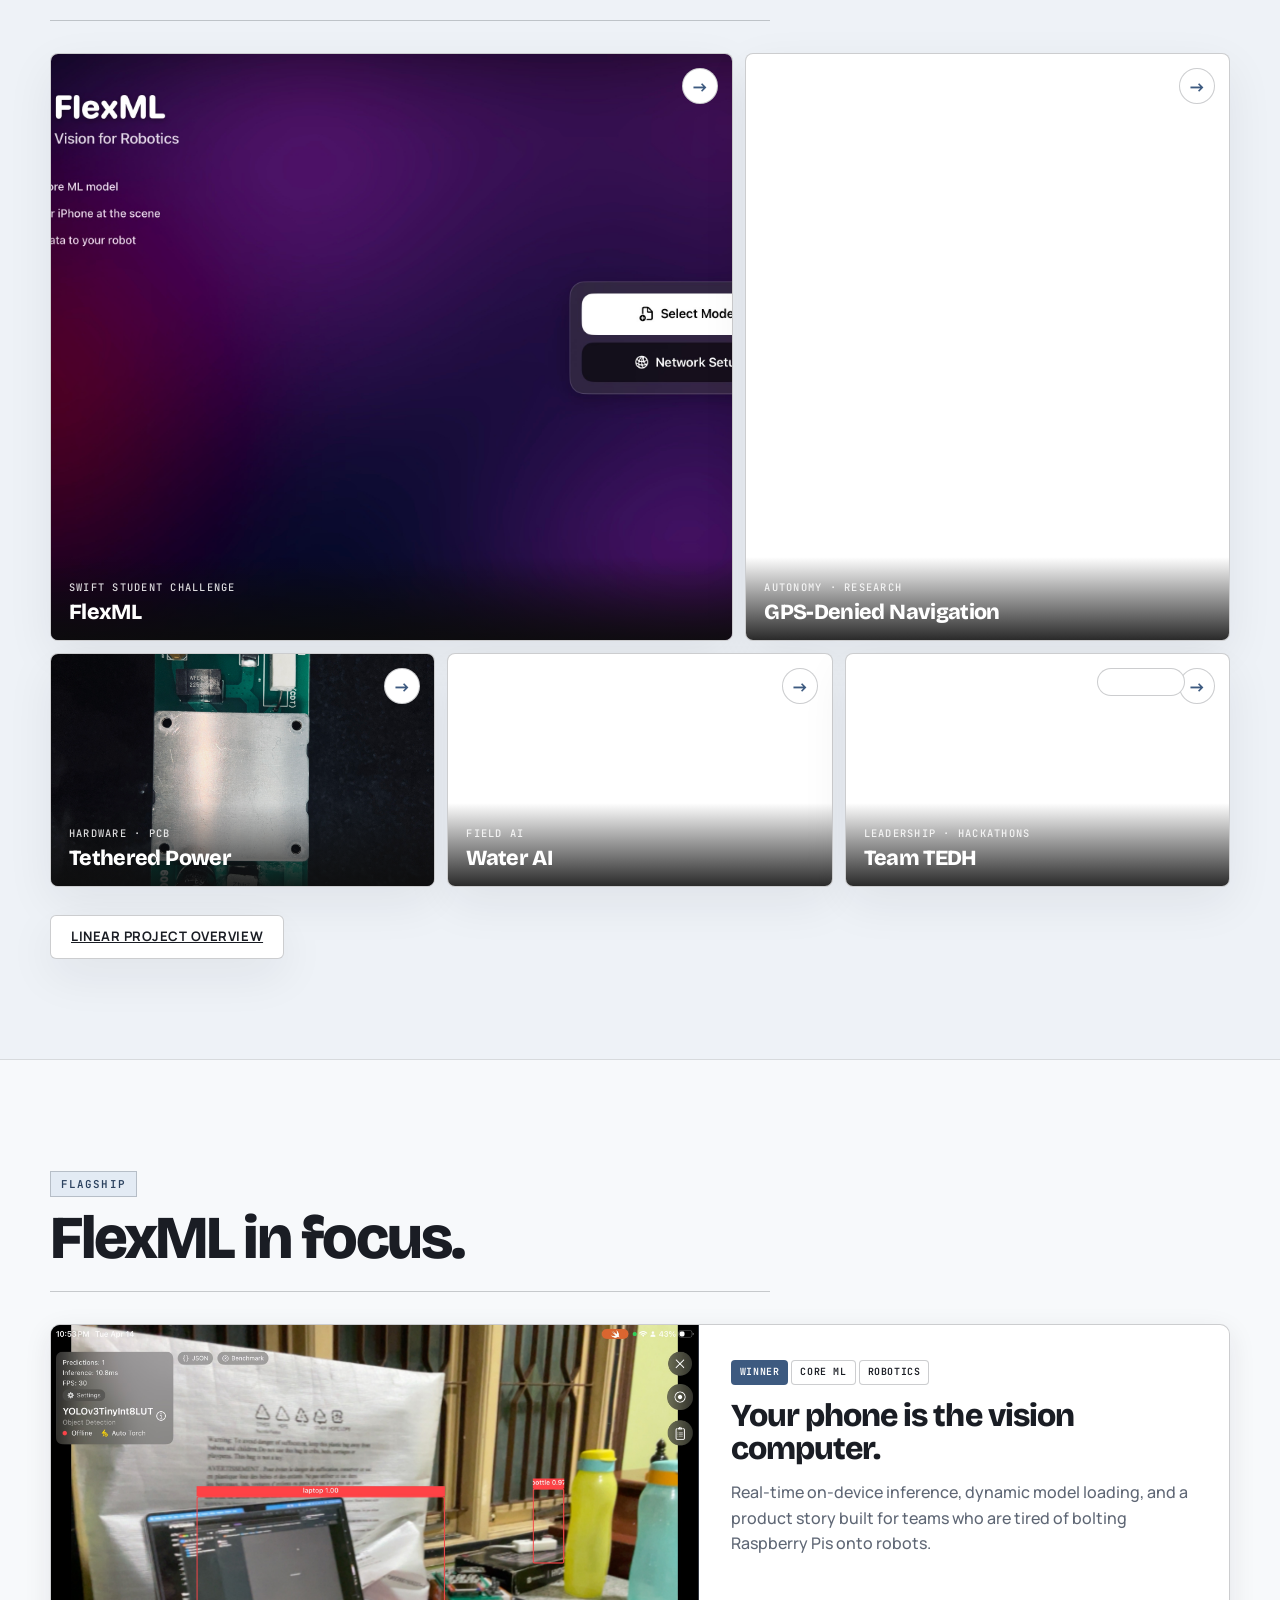
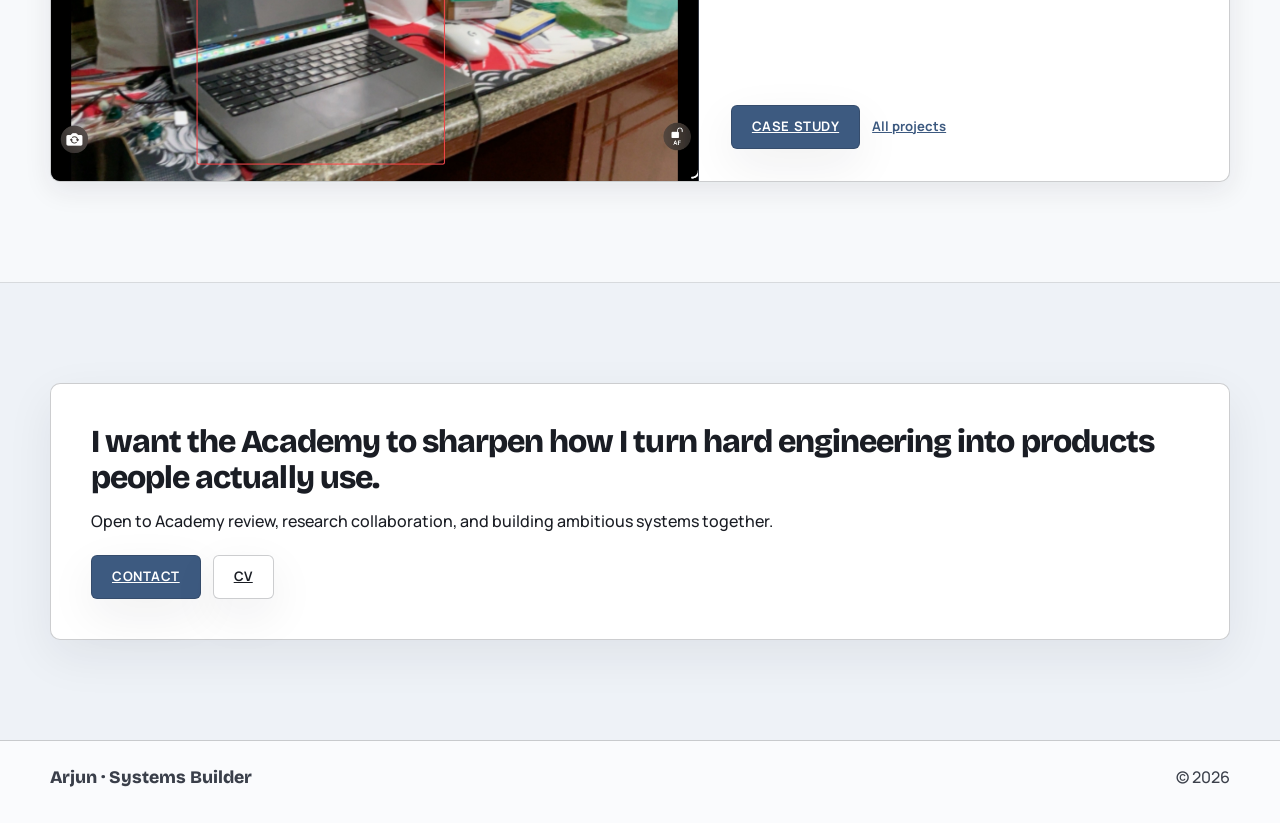
==== commit ff8fb005: "Optimize portfolio image assets" ====
--- a/index.html
+++ b/index.html
@@ -131,7 +131,7 @@
                 <span class="bento__arrow" aria-hidden="true">→</span>
                 <div class="bento__media">
                   <img
-                    src="PhotosAndVideos/Gps_denied_Navigation/Gpsdenied navigation Image.png"
+                    src="PhotosAndVideos/Gps_denied_Navigation/Gpsdenied navigation Image.jpg"
                     alt="GPS-denied drone navigation simulation workspace"
                     loading="lazy"
                     decoding="async"
@@ -225,7 +225,7 @@
             <article class="spotlight reveal reveal--delay-1">
               <div class="spotlight__media">
                 <img
-                  src="PhotosAndVideos/FlexML/infarence_yolov8_mlmodel.PNG"
+                  src="PhotosAndVideos/FlexML/infarence_yolov8_mlmodel.jpg"
                   alt="FlexML running YOLOv8 Core ML inference on iPhone"
                   loading="lazy"
                   decoding="async"
